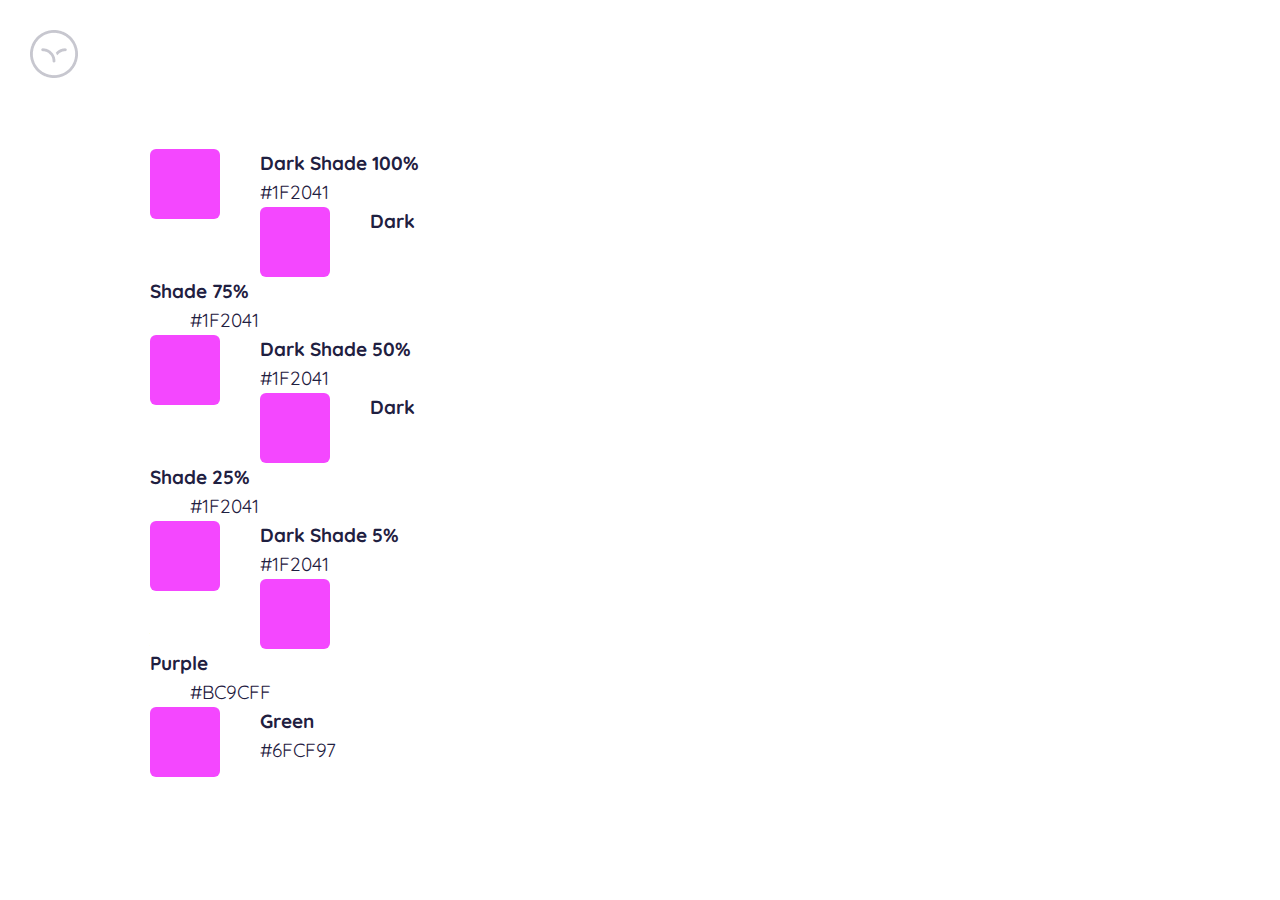
==== UIKit_colorsType.html @ dff39996 "First Commit / First Steps" ====
<!DOCTYPE html>
<html lang="ru">
<head>
  <meta charset="UTF-8">
  <title>Document</title>
  <link rel="stylesheet" href="styles.css">
</head>
<body>
  <img class="logo" src="logo.png" alt="">
  <div class="colors-block">
    <ul class="colors-block__list">
      <div class="colors-block__item">
        <li>
        <div class="colors-block__rectangle"></div>
        <div class="colors-block__text">
          <dl>
            <dt>Dark Shade 100%</dt>
            <dd>#1F2041</dd>
          </dl>
        </div>
      </li>
    </div>
      <li class="colors-block__item">
        <div class="colors-block__rectangle"></div>
        <div class="colors-block__text">
          <dl>
            <dt>Dark Shade 75%</dt>
            <dd>#1F2041</dd>
          </dl>
        </div>
      </li>
      <li class="colors-block__item">
        <div class="colors-block__rectangle"></div>
        <div class="colors-block__text">
          <dl>
            <dt>Dark Shade 50%</dt>
            <dd>#1F2041</dd>
          </dl>
        </div>
      </li>
      <li class="colors-block__item">
        <div class="colors-block__rectangle"></div>
        <div class="colors-block__text">
          <dl>
            <dt>Dark Shade 25%</dt>
            <dd>#1F2041</dd>
          </dl>
        </div>
      </li>
      <li class="colors-block__item">
        <div class="colors-block__rectangle"></div>
        <div class="colors-block__text">
          <dl>
            <dt>Dark Shade 5%</dt>
            <dd>#1F2041</dd>
          </dl>
        </div>
      </li>
      <li class="colors-block__item">
        <div class="colors-block__rectangle"></div>
        <div class="colors-block__text">
          <dl>
            <dt>Purple</dt>
            <dd>#BC9CFF</dd>
          </dl>
        </div>
      </li>
      <li class="colors-block__item">
        <div class="colors-block__rectangle"></div>
        <div class="colors-block__text">
          <dl>
            <dt>Green</dt>
            <dd>#6FCF97</dd>
          </dl>
        </div>
      </li>
    </ul>
  </div>
</body>
</html>
---- styles.css ----
@import "css/logo.css";
@import "css/colors_block.css";
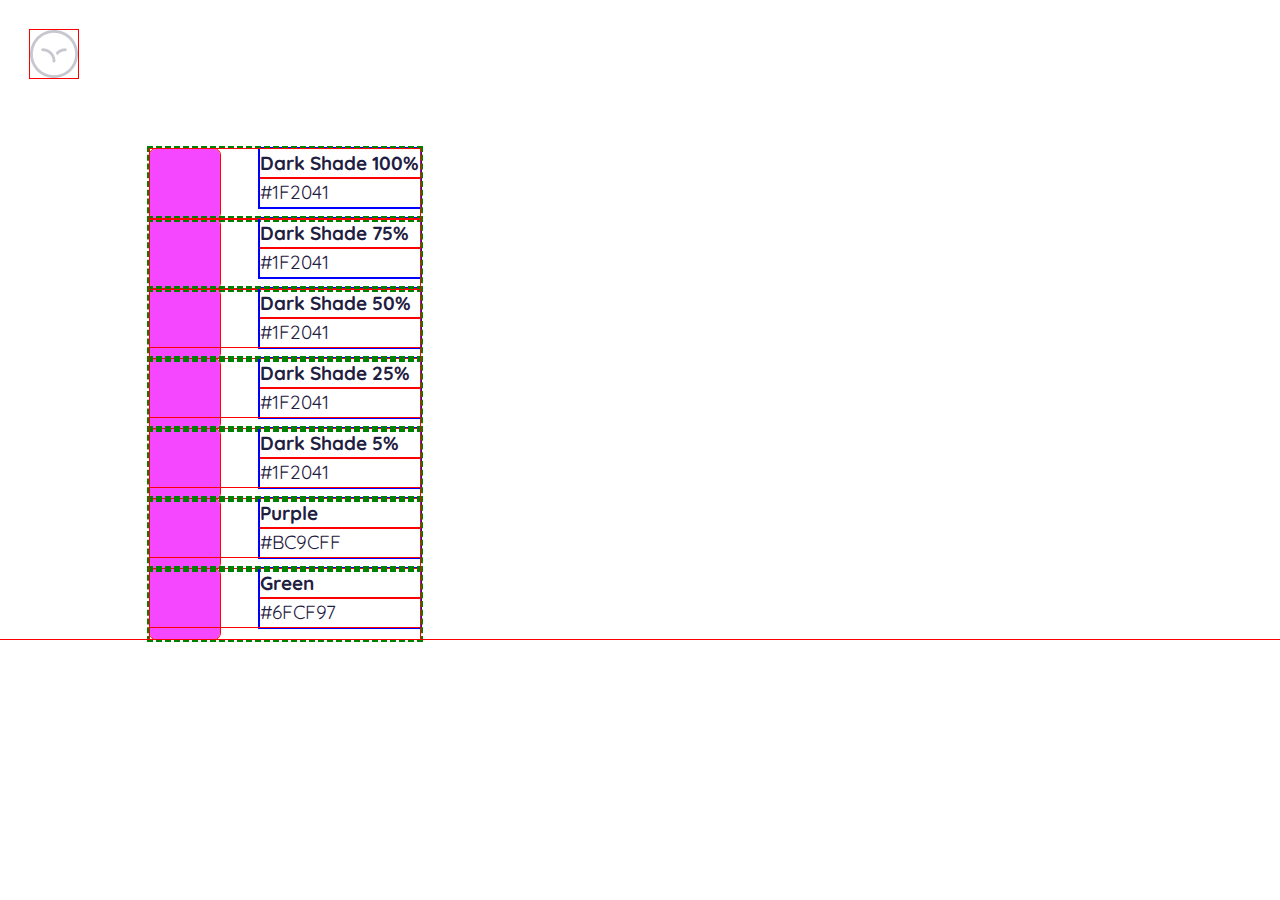
==== commit 2da42e2f: "div<>li changed" ====
--- a/UIKit_colorsType.html
+++ b/UIKit_colorsType.html
@@ -1,80 +1,95 @@
 <!DOCTYPE html>
 <html lang="ru">
+
 <head>
   <meta charset="UTF-8">
   <title>Document</title>
   <link rel="stylesheet" href="styles.css">
 </head>
+
 <body>
   <img class="logo" src="logo.png" alt="">
   <div class="colors-block">
     <ul class="colors-block__list">
+      <li>
+        <div class="colors-block__item">
+          <span class="colors-block__rectangle"></span>
+          <span class="colors-block__text">
+            <dl>
+              <dt>Dark Shade 100%</dt>
+              <dd>#1F2041</dd>
+            </dl>
+          </span>
+        </div>
+      </li>
+      <li>
+        <div class="colors-block__item">
+          <span class="colors-block__rectangle"></span>
+          <span class="colors-block__text">
+            <dl>
+              <dt>Dark Shade 75%</dt>
+              <dd>#1F2041</dd>
+            </dl>
+          </span>
+        </div>
+      </li>
       <div class="colors-block__item">
         <li>
-        <div class="colors-block__rectangle"></div>
-        <div class="colors-block__text">
-          <dl>
-            <dt>Dark Shade 100%</dt>
-            <dd>#1F2041</dd>
-          </dl>
-        </div>
-      </li>
-    </div>
-      <li class="colors-block__item">
-        <div class="colors-block__rectangle"></div>
-        <div class="colors-block__text">
-          <dl>
-            <dt>Dark Shade 75%</dt>
-            <dd>#1F2041</dd>
-          </dl>
-        </div>
-      </li>
-      <li class="colors-block__item">
-        <div class="colors-block__rectangle"></div>
-        <div class="colors-block__text">
-          <dl>
-            <dt>Dark Shade 50%</dt>
-            <dd>#1F2041</dd>
-          </dl>
-        </div>
-      </li>
-      <li class="colors-block__item">
-        <div class="colors-block__rectangle"></div>
-        <div class="colors-block__text">
-          <dl>
-            <dt>Dark Shade 25%</dt>
-            <dd>#1F2041</dd>
-          </dl>
-        </div>
-      </li>
-      <li class="colors-block__item">
-        <div class="colors-block__rectangle"></div>
-        <div class="colors-block__text">
-          <dl>
-            <dt>Dark Shade 5%</dt>
-            <dd>#1F2041</dd>
-          </dl>
-        </div>
-      </li>
-      <li class="colors-block__item">
-        <div class="colors-block__rectangle"></div>
-        <div class="colors-block__text">
-          <dl>
-            <dt>Purple</dt>
-            <dd>#BC9CFF</dd>
-          </dl>
-        </div>
-      </li>
-      <li class="colors-block__item">
-        <div class="colors-block__rectangle"></div>
-        <div class="colors-block__text">
-          <dl>
-            <dt>Green</dt>
-            <dd>#6FCF97</dd>
-          </dl>
-        </div>
-      </li>
+          <div class="colors-block__rectangle"></div>
+          <div class="colors-block__text">
+            <dl>
+              <dt>Dark Shade 50%</dt>
+              <dd>#1F2041</dd>
+            </dl>
+          </div>
+        </li>
+      </div>
+      <div class="colors-block__item">
+        <li>
+          <div class="colors-block__rectangle"></div>
+          <div class="colors-block__text">
+            <dl>
+              <dt>Dark Shade 25%</dt>
+              <dd>#1F2041</dd>
+            </dl>
+          </div>
+        </li>
+      </div>
+      <div class="colors-block__item">
+        <li>
+          <div class="colors-block__rectangle"></div>
+          <div class="colors-block__text">
+            <dl>
+              <dt>Dark Shade 5%</dt>
+              <dd>#1F2041</dd>
+            </dl>
+          </div>
+        </li>
+      </div>
+      <div class="colors-block__item">
+        <li>
+          <div class="colors-block__rectangle"></div>
+          <div class="colors-block__text">
+            <dl>
+              <dt>Purple</dt>
+              <dd>#BC9CFF</dd>
+            </dl>
+          </div>
+        </li>
+      </div>
+      <div class="colors-block__item">
+        <li>
+          <div class="colors-block__rectangle"></div>
+          <div class="colors-block__text">
+            <dl>
+              <dt>Green</dt>
+              <dd>#6FCF97</dd>
+            </dl>
+          </div>
+        </li>
+      </div>
     </ul>
   </div>
 </body>
+
 </html>
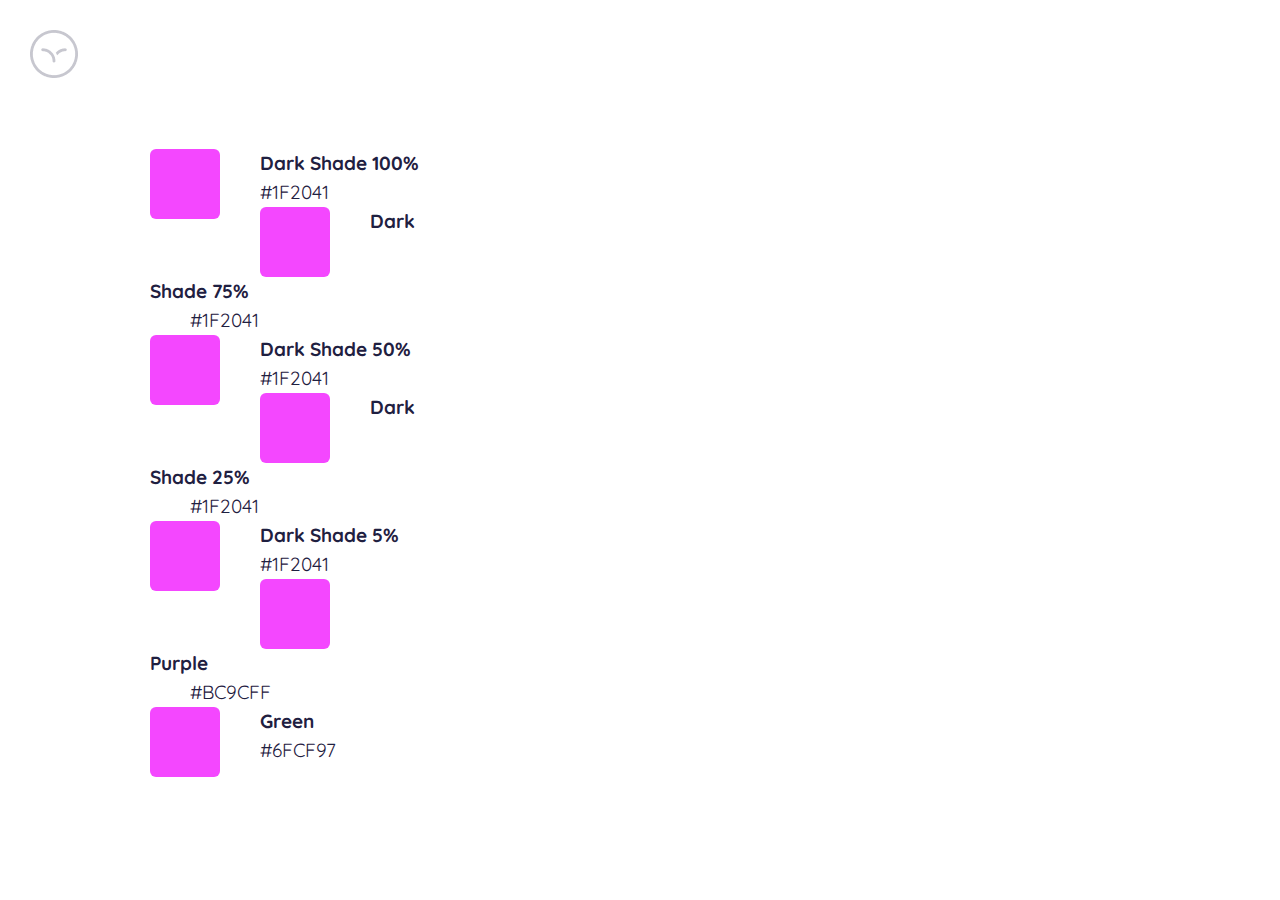
==== commit dcdaa8e3: "Dif's" ====
--- a/UIKit_colorsType.html
+++ b/UIKit_colorsType.html
@@ -10,7 +10,9 @@
 <body>
   <img class="logo" src="logo.png" alt="">
   <div class="colors-block">
+
     <ul class="colors-block__list">
+
       <li>
         <div class="colors-block__item">
           <span class="colors-block__rectangle"></span>
@@ -22,6 +24,7 @@
           </span>
         </div>
       </li>
+
       <li>
         <div class="colors-block__item">
           <span class="colors-block__rectangle"></span>
@@ -33,6 +36,7 @@
           </span>
         </div>
       </li>
+
       <div class="colors-block__item">
         <li>
           <div class="colors-block__rectangle"></div>
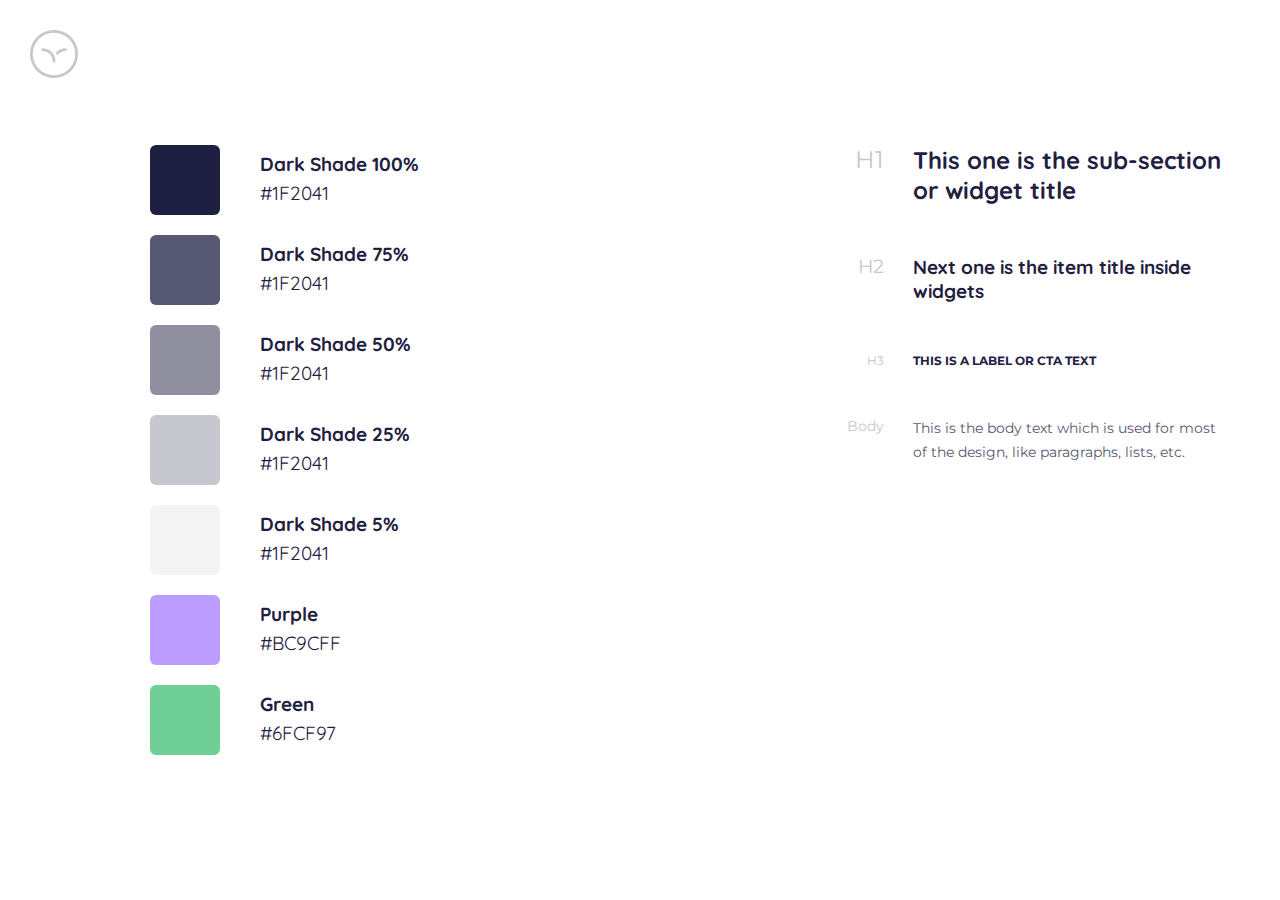
==== commit 3ea9aa95: "ColorsTypes worked" ====
--- a/UIKit_colorsType.html
+++ b/UIKit_colorsType.html
@@ -4,96 +4,94 @@
 <head>
   <meta charset="UTF-8">
   <title>Document</title>
+  <link
+    href="https://fonts.googleapis.com/css2?family=Montserrat:wght@400;700&family=Quicksand:wght@400;700&display=swap"
+    rel="stylesheet">
   <link rel="stylesheet" href="styles.css">
 </head>
 
 <body>
   <img class="logo" src="logo.png" alt="">
-  <div class="colors-block">
-
-    <ul class="colors-block__list">
-
-      <li>
-        <div class="colors-block__item">
-          <span class="colors-block__rectangle"></span>
-          <span class="colors-block__text">
-            <dl>
-              <dt>Dark Shade 100%</dt>
-              <dd>#1F2041</dd>
-            </dl>
-          </span>
+  <section>
+    <ul class="colors-block">
+      <li class="colors-block__item">
+        <div class="colors-block__rectangle"></div>
+        <dl class="colors-block__text">
+          <dt>Dark Shade 100%</dt>
+          <dd>#1F2041</dd>
+        </dl>
+      </li>
+      <li class="colors-block__item">
+        <div class="colors-block__rectangle" id="ds75"></div>
+        <dl class="colors-block__text">
+          <dt>Dark Shade 75%</dt>
+          <dd>#1F2041</dd>
+        </dl>
+      </li>
+      <li class="colors-block__item">
+        <div class="colors-block__rectangle" id="ds50"></div>
+        <dl class="colors-block__text">
+          <dt>Dark Shade 50%</dt>
+          <dd>#1F2041</dd>
+        </dl>
+      </li>
+      <li class="colors-block__item">
+        <div class="colors-block__rectangle" id="ds25"></div>
+        <dl class="colors-block__text">
+          <dt>Dark Shade 25%</dt>
+          <dd>#1F2041</dd>
+        </dl>
+      </li>
+      <li class="colors-block__item">
+        <div class="colors-block__rectangle" id="ds5"></div>
+        <dl class="colors-block__text">
+          <dt>Dark Shade 5%</dt>
+          <dd>#1F2041</dd>
+        </dl>
+      </li>
+      <li class="colors-block__item">
+        <div class="colors-block__rectangle" id="purple"></div>
+        <dl class="colors-block__text">
+          <dt>Purple</dt>
+          <dd>#BC9CFF</dd>
+        </dl>
+      </li>
+      <li class="colors-block__item">
+        <div class="colors-block__rectangle" id="green"></div>
+        <dl class="colors-block__text">
+          <dt>Green</dt>
+          <dd>#6FCF97</dd>
+        </dl>
+      </li>
+    </ul>
+  </section>
+  <section id="sec1">
+    <ul class="types-block">
+      <li class="types-block__item">
+        <div class="types-block__val">H1</div>
+        <div class="types-block__descript">
+          <h1>This one is the sub-section or widget title</h1>
+        </div>
+      <li class="types-block__item">
+        <div class="types-block__val" id="tbH2">H2</div>
+        <div class="types-block__descript">
+          <h2>Next one is the item title inside widgets</h2>
         </div>
       </li>
-
-      <li>
-        <div class="colors-block__item">
-          <span class="colors-block__rectangle"></span>
-          <span class="colors-block__text">
-            <dl>
-              <dt>Dark Shade 75%</dt>
-              <dd>#1F2041</dd>
-            </dl>
-          </span>
+      <li class="types-block__item">
+        <div class="types-block__val" id="tbH3">H3</div>
+        <div class="types-block__descript">
+          <h3>This is a label or CTA text</h3>
         </div>
       </li>
-
-      <div class="colors-block__item">
-        <li>
-          <div class="colors-block__rectangle"></div>
-          <div class="colors-block__text">
-            <dl>
-              <dt>Dark Shade 50%</dt>
-              <dd>#1F2041</dd>
-            </dl>
-          </div>
-        </li>
-      </div>
-      <div class="colors-block__item">
-        <li>
-          <div class="colors-block__rectangle"></div>
-          <div class="colors-block__text">
-            <dl>
-              <dt>Dark Shade 25%</dt>
-              <dd>#1F2041</dd>
-            </dl>
-          </div>
-        </li>
-      </div>
-      <div class="colors-block__item">
-        <li>
-          <div class="colors-block__rectangle"></div>
-          <div class="colors-block__text">
-            <dl>
-              <dt>Dark Shade 5%</dt>
-              <dd>#1F2041</dd>
-            </dl>
-          </div>
-        </li>
-      </div>
-      <div class="colors-block__item">
-        <li>
-          <div class="colors-block__rectangle"></div>
-          <div class="colors-block__text">
-            <dl>
-              <dt>Purple</dt>
-              <dd>#BC9CFF</dd>
-            </dl>
-          </div>
-        </li>
-      </div>
-      <div class="colors-block__item">
-        <li>
-          <div class="colors-block__rectangle"></div>
-          <div class="colors-block__text">
-            <dl>
-              <dt>Green</dt>
-              <dd>#6FCF97</dd>
-            </dl>
-          </div>
-        </li>
-      </div>
+      <li class="types-block__item">
+        <div class="types-block__val" id="tbBody">Body</div>
+        <div class="types-block__descript body">
+          This is the body text which is used for most <br> of the design, like paragraphs, lists, etc.
+        </div>
+      </li>
     </ul>
-  </div>
+  </section>
 </body>
 
-</html>
+</html>--- a/styles.css
+++ b/styles.css
@@ -1,2 +1,3 @@
 @import "css/logo.css";
 @import "css/colors_block.css";
+@import "css/types_block.css";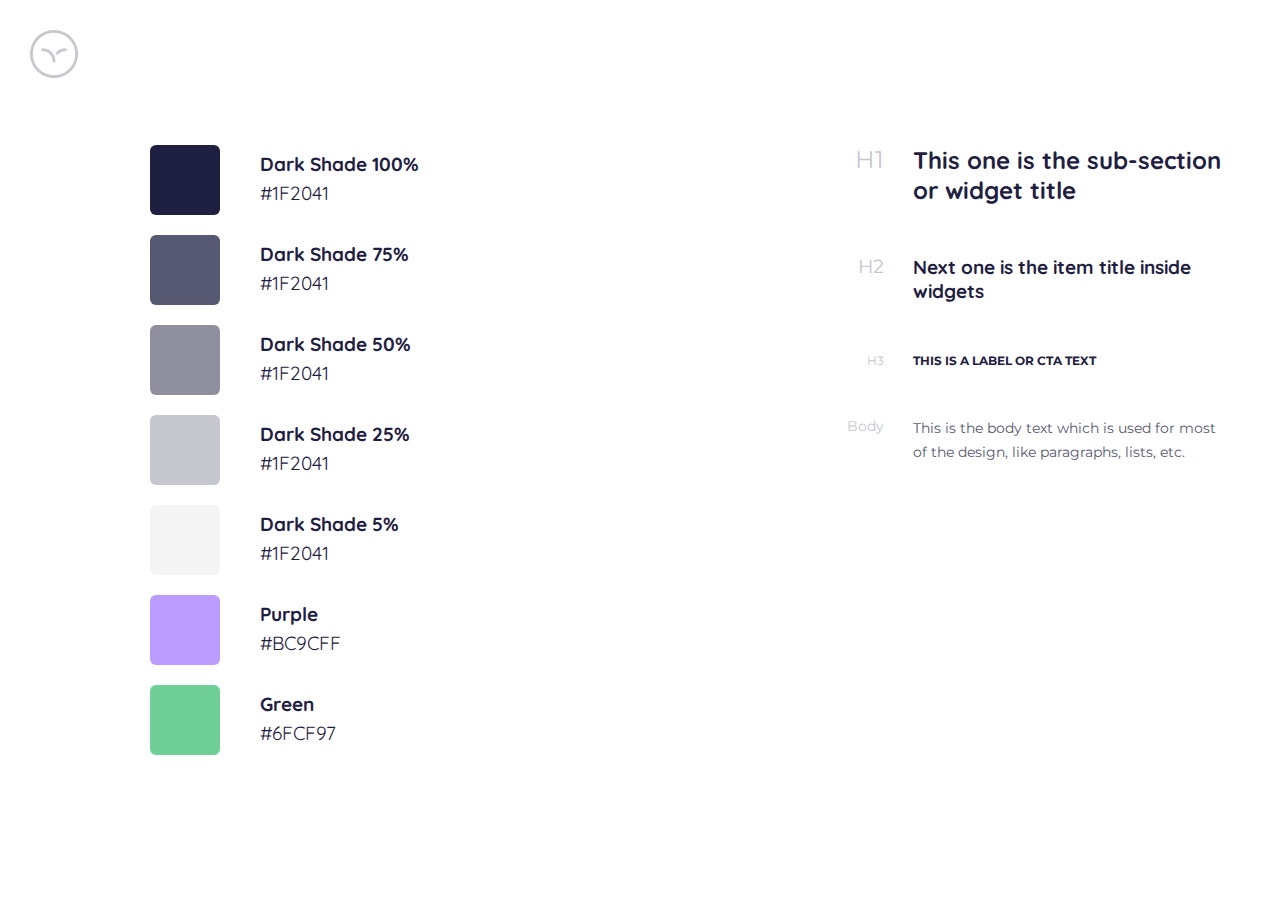
==== commit 6c1da199: "Added link to index on logo" ====
--- a/UIKit_colorsType.html
+++ b/UIKit_colorsType.html
@@ -11,7 +11,7 @@
 </head>
 
 <body>
-  <img class="logo" src="logo.png" alt="">
+  <a href="index.html"><img class="logo" src="logo.png" alt=""></a>
   <section>
     <ul class="colors-block">
       <li class="colors-block__item">
@@ -90,7 +90,6 @@
           This is the body text which is used for most <br> of the design, like paragraphs, lists, etc.
         </div>
       </li>
-    </ul>
   </section>
 </body>
 
